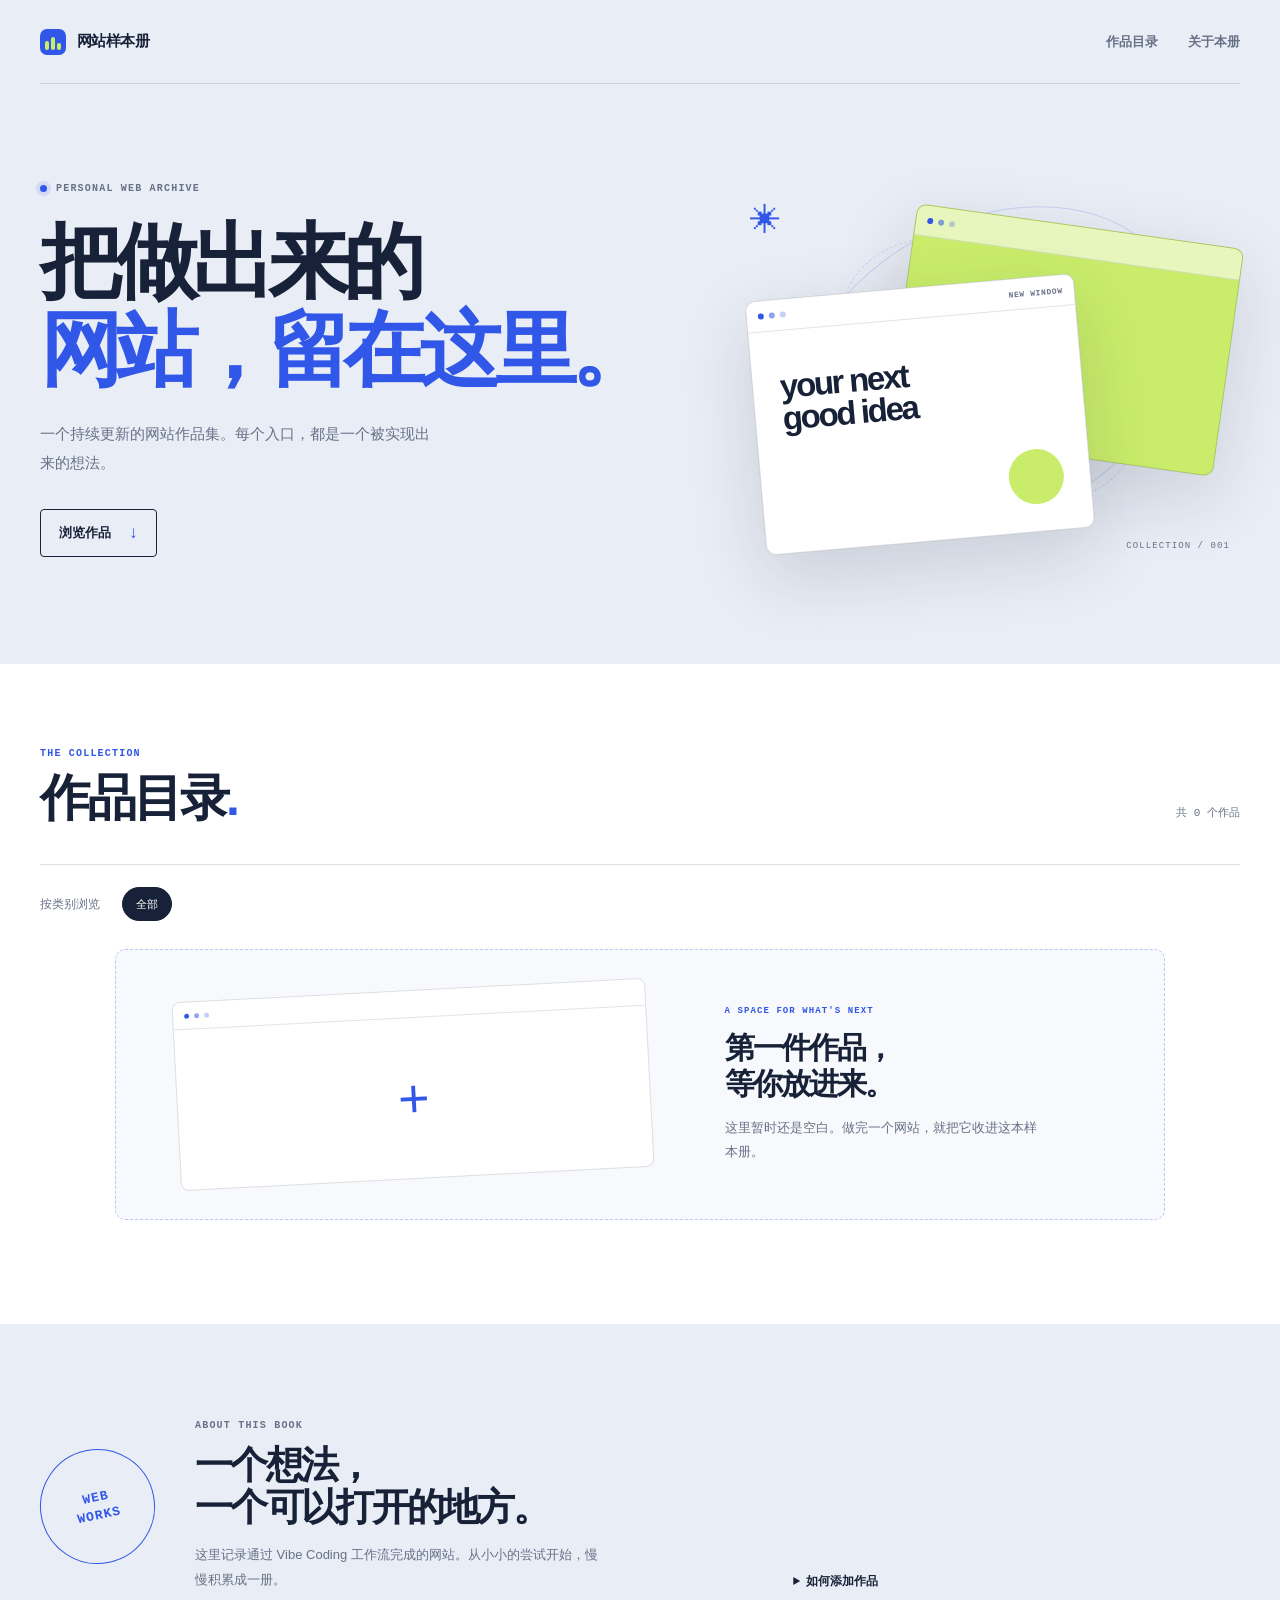
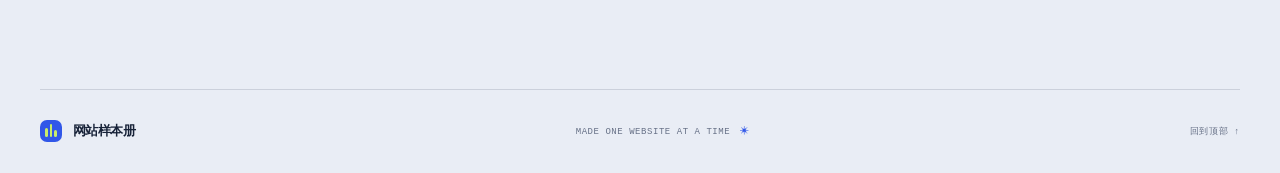
==== showcase/index.html @ 6b5fdd55 "feat: add portfolio showcase site" ====
<!doctype html>
<html lang="zh-CN">
  <head>
    <meta charset="utf-8" />
    <meta name="viewport" content="width=device-width, initial-scale=1" />
    <meta
      name="description"
      content="网站样本册，收集并展示通过 Vibe Coding 工作流制作的网站作品。"
    />
    <meta name="theme-color" content="#e9edf5" />
    <title>网站样本册 — 把做出来的网站留在这里</title>
    <link rel="stylesheet" href="src/styles.css" />
    <script defer src="src/projects.js"></script>
    <script defer src="src/app.js"></script>
  </head>
  <body>
    <a class="skip-link" href="#works">跳到作品目录</a>

    <header class="site-header" id="top">
      <a class="brand" href="#top" aria-label="网站样本册，返回顶部">
        <span class="brand__mark" aria-hidden="true">
          <span></span><span></span><span></span>
        </span>
        <span class="brand__name">网站样本册</span>
      </a>
      <nav class="site-nav" aria-label="主导航">
        <a href="#works">作品目录</a>
        <a href="#about">关于本册</a>
      </nav>
    </header>

    <main>
      <section class="hero" aria-labelledby="hero-title">
        <div class="hero__copy">
          <p class="eyebrow"><span class="eyebrow__dot"></span> PERSONAL WEB ARCHIVE</p>
          <h1 id="hero-title">把做出来的<br /><span>网站，留在这里。</span></h1>
          <p class="hero__description">
            一个持续更新的网站作品集。每个入口，都是一个被实现出来的想法。
          </p>
          <a class="hero__link" href="#works">
            浏览作品 <span aria-hidden="true">↓</span>
          </a>
        </div>

        <div class="hero-art" aria-hidden="true">
          <div class="hero-art__orbit hero-art__orbit--outer"></div>
          <div class="hero-art__orbit hero-art__orbit--inner"></div>
          <div class="browser-stack browser-stack--back">
            <div class="browser-stack__bar"><i></i><i></i><i></i></div>
            <div class="browser-stack__body"><span></span><span></span></div>
          </div>
          <div class="browser-stack browser-stack--front">
            <div class="browser-stack__bar"><i></i><i></i><i></i><b>NEW WINDOW</b></div>
            <div class="browser-stack__body">
              <strong>your next<br />good idea</strong>
              <span class="browser-stack__accent"></span>
            </div>
          </div>
          <span class="hero-art__index">COLLECTION / 001</span>
          <span class="hero-art__spark" aria-hidden="true">✳</span>
        </div>
      </section>

      <section class="works" id="works" aria-labelledby="works-title">
        <div class="section-heading">
          <div>
            <p class="eyebrow eyebrow--blue">THE COLLECTION</p>
            <h2 id="works-title">作品目录<span class="section-heading__period">.</span></h2>
          </div>
          <p class="project-count" id="project-count" role="status" aria-live="polite">共 0 个作品</p>
        </div>

        <div class="filter-row">
          <p class="filter-row__label">按类别浏览</p>
          <div class="filters" id="category-filters" aria-label="作品类别"></div>
        </div>

        <div class="project-grid" id="project-grid" aria-live="polite"></div>

        <div class="empty-state" id="empty-state" hidden>
          <div class="empty-state__window" aria-hidden="true">
            <div class="empty-state__bar"><i></i><i></i><i></i></div>
            <div class="empty-state__canvas"><span>+</span></div>
          </div>
          <div class="empty-state__copy">
            <p class="eyebrow eyebrow--blue">A SPACE FOR WHAT'S NEXT</p>
            <h3>第一件作品，<br />等你放进来。</h3>
            <p>这里暂时还是空白。做完一个网站，就把它收进这本样本册。</p>
          </div>
        </div>

        <p class="no-results" id="no-results" hidden>这个类别还没有作品，试试浏览全部。</p>
      </section>

      <section class="about" id="about" aria-labelledby="about-title">
        <div class="about__stamp" aria-hidden="true">WEB<br />WORKS</div>
        <div class="about__copy">
          <p class="eyebrow">ABOUT THIS BOOK</p>
          <h2 id="about-title">一个想法，<br />一个可以打开的地方。</h2>
          <p>这里记录通过 Vibe Coding 工作流完成的网站。从小小的尝试开始，慢慢积累成一册。</p>
        </div>
        <details class="maintainer-note">
          <summary>如何添加作品</summary>
          <p>在项目文件夹中打开 <code>src/projects.js</code>，复制 README 里的作品记录示例，填入标题、类别、介绍和成品网址。保存后重新打开页面即可看到新作品。</p>
        </details>
      </section>
    </main>

    <footer class="site-footer">
      <a class="brand brand--footer" href="#top">
        <span class="brand__mark" aria-hidden="true"><span></span><span></span><span></span></span>
        <span class="brand__name">网站样本册</span>
      </a>
      <p>MADE ONE WEBSITE AT A TIME <span aria-hidden="true">✳</span></p>
      <a href="#top" class="back-to-top">回到顶部 ↑</a>
    </footer>
  </body>
</html>
---- showcase/src/styles.css ----
:root {
  color-scheme: light;
  --mist: #e9edf5;
  --navy: #172238;
  --blue: #3157e8;
  --lime: #c9ed6a;
  --white: #ffffff;
  --muted: #677187;
  --line: rgba(23, 34, 56, 0.14);
  --font-body: "Segoe UI", "Microsoft YaHei", sans-serif;
  --font-mono: "Cascadia Code", Consolas, monospace;
}

* {
  box-sizing: border-box;
}

[hidden] {
  display: none !important;
}

html {
  scroll-behavior: smooth;
}

body {
  margin: 0;
  background: var(--mist);
  color: var(--navy);
  font-family: var(--font-body);
  -webkit-font-smoothing: antialiased;
}

button,
a {
  color: inherit;
  font: inherit;
}

a {
  text-decoration: none;
}

a:focus-visible,
button:focus-visible,
summary:focus-visible {
  outline: 3px solid var(--blue);
  outline-offset: 4px;
}

.skip-link {
  position: fixed;
  z-index: 10;
  top: 12px;
  left: 12px;
  padding: 10px 14px;
  border-radius: 6px;
  background: var(--navy);
  color: var(--white);
  transform: translateY(-160%);
}

.skip-link:focus {
  transform: translateY(0);
}

.site-header,
.site-footer {
  display: flex;
  align-items: center;
  justify-content: space-between;
  width: min(1240px, calc(100% - 80px));
  margin: 0 auto;
}

.site-header {
  min-height: 84px;
  border-bottom: 1px solid var(--line);
}

.brand {
  display: inline-flex;
  align-items: center;
  gap: 11px;
  font-size: 15px;
  font-weight: 800;
  letter-spacing: -0.04em;
}

.brand__mark {
  display: flex;
  align-items: flex-end;
  gap: 2px;
  width: 26px;
  height: 26px;
  padding: 5px;
  border-radius: 7px;
  background: var(--blue);
}

.brand__mark span {
  width: 4px;
  border-radius: 3px;
  background: var(--lime);
}

.brand__mark span:nth-child(1) { height: 9px; }
.brand__mark span:nth-child(2) { height: 13px; }
.brand__mark span:nth-child(3) { height: 7px; }

.site-nav {
  display: flex;
  gap: 30px;
  color: var(--muted);
  font-size: 13px;
  font-weight: 650;
}

.site-nav a,
.back-to-top {
  transition: color 160ms ease;
}

.site-nav a:hover,
.back-to-top:hover {
  color: var(--blue);
}

.hero {
  display: grid;
  grid-template-columns: 1.1fr 0.9fr;
  align-items: center;
  gap: 7vw;
  width: min(1240px, calc(100% - 80px));
  min-height: 580px;
  margin: 0 auto;
  padding: 68px 0 76px;
}

.hero__copy {
  position: relative;
  z-index: 1;
  padding: 12px 0;
}

.eyebrow {
  display: flex;
  align-items: center;
  gap: 9px;
  margin: 0 0 24px;
  color: var(--muted);
  font-family: var(--font-mono);
  font-size: 10px;
  font-weight: 700;
  letter-spacing: 0.12em;
}

.eyebrow__dot {
  width: 7px;
  height: 7px;
  border-radius: 50%;
  background: var(--blue);
  box-shadow: 0 0 0 4px rgba(49, 87, 232, 0.12);
}

.eyebrow--blue {
  color: var(--blue);
}

.hero h1 {
  margin: 0;
  font-size: clamp(48px, 6.4vw, 82px);
  font-weight: 850;
  letter-spacing: -0.075em;
  line-height: 1.08;
}

.hero h1 span {
  color: var(--blue);
}

.hero__description {
  max-width: 390px;
  margin: 26px 0 0;
  color: var(--muted);
  font-size: 15px;
  line-height: 1.9;
}

.hero__link {
  display: inline-flex;
  align-items: center;
  gap: 18px;
  margin-top: 32px;
  padding: 13px 18px;
  border: 1px solid var(--navy);
  border-radius: 4px;
  font-size: 13px;
  font-weight: 750;
  transition: background 160ms ease, color 160ms ease, transform 160ms ease;
}

.hero__link:hover {
  transform: translateY(-2px);
  background: var(--navy);
  color: var(--white);
}

.hero__link span {
  color: var(--blue);
  font-size: 17px;
}

.hero-art {
  position: relative;
  display: grid;
  min-height: 390px;
  place-items: center;
  isolation: isolate;
}

.hero-art__orbit {
  position: absolute;
  z-index: -1;
  border: 1px solid rgba(49, 87, 232, 0.18);
  border-radius: 50%;
  transform: rotate(-28deg);
}

.hero-art__orbit--outer {
  width: 410px;
  height: 300px;
}

.hero-art__orbit--inner {
  width: 330px;
  height: 235px;
  border-style: dashed;
  transform: rotate(34deg);
}

.browser-stack {
  position: absolute;
  width: min(330px, 78%);
  overflow: hidden;
  border: 1px solid rgba(23, 34, 56, 0.18);
  border-radius: 10px;
  box-shadow: 0 24px 70px rgba(23, 34, 56, 0.15);
}

.browser-stack--back {
  top: 50px;
  right: 2%;
  height: 230px;
  background: var(--lime);
  transform: rotate(8deg);
}

.browser-stack--front {
  top: 112px;
  left: 3%;
  height: 255px;
  background: var(--white);
  transform: rotate(-5deg);
}

.browser-stack__bar,
.empty-state__bar {
  display: flex;
  align-items: center;
  gap: 5px;
  height: 31px;
  padding: 0 11px;
  border-bottom: 1px solid rgba(23, 34, 56, 0.12);
  background: rgba(255, 255, 255, 0.55);
}

.browser-stack__bar i,
.empty-state__bar i,
.mini-browser__toolbar i {
  width: 6px;
  height: 6px;
  border-radius: 50%;
  background: var(--blue);
}

.browser-stack__bar i:nth-child(2),
.empty-state__bar i:nth-child(2),
.mini-browser__toolbar i:nth-child(2) { opacity: 0.55; }
.browser-stack__bar i:nth-child(3),
.empty-state__bar i:nth-child(3),
.mini-browser__toolbar i:nth-child(3) { opacity: 0.28; }

.browser-stack__bar b {
  margin-left: auto;
  color: var(--muted);
  font-family: var(--font-mono);
  font-size: 8px;
  letter-spacing: 0.08em;
}

.browser-stack__body {
  position: relative;
  display: flex;
  height: calc(100% - 31px);
  align-items: center;
  padding: 27px;
}

.browser-stack--back .browser-stack__body {
  justify-content: flex-end;
}

.browser-stack--back .browser-stack__body span {
  position: absolute;
  left: 24px;
  width: 48%;
  height: 8px;
  background: rgba(23, 34, 56, 0.16);
}

.browser-stack--back .browser-stack__body span:last-child {
  top: 76px;
  width: 34%;
}

.browser-stack--front .browser-stack__body {
  display: block;
  padding-top: 40px;
}

.browser-stack__body strong {
  font-size: 33px;
  letter-spacing: -0.07em;
  line-height: 0.98;
}

.browser-stack__accent {
  position: absolute;
  right: 26px;
  bottom: 27px;
  width: 55px;
  height: 55px;
  border-radius: 50%;
  background: var(--lime);
}

.hero-art__index {
  position: absolute;
  right: 2%;
  bottom: 14px;
  color: var(--muted);
  font-family: var(--font-mono);
  font-size: 9px;
  letter-spacing: 0.12em;
}

.hero-art__spark {
  position: absolute;
  top: 28px;
  left: 2%;
  color: var(--blue);
  font-size: 31px;
}

.works {
  padding: 84px max(40px, calc((100% - 1240px) / 2)) 104px;
  background: var(--white);
}

.section-heading {
  display: flex;
  align-items: flex-end;
  justify-content: space-between;
  gap: 24px;
  max-width: 1240px;
  margin: 0 auto;
}

.section-heading .eyebrow {
  margin-bottom: 12px;
}

.section-heading h2,
.about h2 {
  margin: 0;
  font-size: clamp(34px, 4vw, 50px);
  font-weight: 820;
  letter-spacing: -0.07em;
  line-height: 1.1;
}

.section-heading__period {
  color: var(--blue);
}

.project-count {
  margin: 0 0 6px;
  color: var(--muted);
  font-family: var(--font-mono);
  font-size: 11px;
}

.filter-row {
  display: flex;
  align-items: center;
  gap: 22px;
  max-width: 1240px;
  margin: 38px auto 28px;
  padding-top: 22px;
  border-top: 1px solid var(--line);
}

.filter-row__label {
  flex: 0 0 auto;
  margin: 0;
  color: var(--muted);
  font-size: 12px;
}

.filters {
  display: flex;
  flex-wrap: wrap;
  gap: 8px;
}

.filter-button {
  min-height: 34px;
  padding: 7px 13px;
  border: 1px solid var(--line);
  border-radius: 99px;
  background: transparent;
  color: var(--muted);
  cursor: pointer;
  font-size: 11px;
  transition: background 150ms ease, border-color 150ms ease, color 150ms ease;
}

.filter-button:hover {
  border-color: var(--blue);
  color: var(--blue);
}

.filter-button[aria-pressed="true"] {
  border-color: var(--navy);
  background: var(--navy);
  color: var(--white);
}

.project-grid {
  display: grid;
  grid-template-columns: repeat(2, minmax(0, 1fr));
  gap: 24px;
  max-width: 1240px;
  margin: 0 auto;
}

.project-card {
  min-width: 0;
}

.project-card__link {
  display: block;
  height: 100%;
  overflow: hidden;
  border: 1px solid var(--line);
  border-radius: 8px;
  background: var(--white);
  transition: transform 180ms ease, box-shadow 180ms ease;
}

.project-card__link:hover {
  transform: translateY(-4px);
  box-shadow: 0 18px 36px rgba(23, 34, 56, 0.12);
}

.project-card__cover {
  position: relative;
  display: grid;
  min-height: 240px;
  overflow: hidden;
  place-items: center;
  background: var(--mist);
}

.project-card__cover[data-tone="1"] { background: #dce5ff; }
.project-card__cover[data-tone="2"] { background: #e9f3c9; }
.project-card__cover[data-tone="3"] { background: #d9e9e7; }

.project-card__cover > img {
  display: block;
  width: 100%;
  height: 100%;
  min-height: 240px;
  object-fit: cover;
}

.project-card__fallback {
  display: grid;
  width: 100%;
  height: 100%;
  min-height: 240px;
  padding: 32px 12%;
  place-items: center;
}

.mini-browser {
  width: 100%;
  max-width: 390px;
  overflow: hidden;
  border: 1px solid rgba(23, 34, 56, 0.22);
  border-radius: 7px;
  background: rgba(255, 255, 255, 0.82);
  box-shadow: 12px 12px 0 rgba(49, 87, 232, 0.14);
  transform: rotate(-2deg);
  transition: transform 180ms ease;
}

.project-card__link:hover .mini-browser {
  transform: rotate(0deg) scale(1.015);
}

.mini-browser__toolbar {
  display: flex;
  gap: 5px;
  height: 24px;
  align-items: center;
  padding: 0 10px;
  border-bottom: 1px solid var(--line);
}

.mini-browser__toolbar i {
  width: 5px;
  height: 5px;
}

.mini-browser__canvas {
  display: flex;
  min-height: 125px;
  flex-direction: column;
  justify-content: center;
  padding: 20px 25px;
}

.mini-browser__canvas strong {
  font-size: clamp(18px, 2.4vw, 28px);
  letter-spacing: -0.06em;
}

.mini-browser__line {
  width: 38%;
  height: 5px;
  margin-top: 12px;
  background: var(--lime);
}

.project-card__body {
  position: relative;
  min-height: 160px;
  padding: 21px 24px 26px;
}

.project-card__meta {
  display: flex;
  align-items: center;
  gap: 12px;
  color: var(--muted);
  font-family: var(--font-mono);
  font-size: 10px;
}

.project-card__category {
  color: var(--blue);
  font-weight: 700;
}

.project-card__year {
  padding-left: 12px;
  border-left: 1px solid var(--line);
}

.project-card__title {
  margin: 11px 36px 6px 0;
  font-size: 20px;
  letter-spacing: -0.045em;
}

.project-card__description {
  max-width: 560px;
  margin: 0;
  color: var(--muted);
  font-size: 12px;
  line-height: 1.8;
}

.project-card__arrow {
  position: absolute;
  right: 23px;
  bottom: 24px;
  display: grid;
  width: 30px;
  height: 30px;
  border: 1px solid var(--line);
  border-radius: 50%;
  color: var(--blue);
  font-size: 16px;
  place-items: center;
}

.empty-state {
  display: grid;
  grid-template-columns: 1fr 0.8fr;
  align-items: center;
  gap: 8%;
  max-width: 1050px;
  margin: 16px auto 0;
  padding: 40px 5%;
  border: 1px dashed rgba(49, 87, 232, 0.3);
  border-radius: 10px;
  background: #f8f9fc;
}

.empty-state__window {
  overflow: hidden;
  border: 1px solid var(--line);
  border-radius: 8px;
  background: var(--white);
  transform: rotate(-3deg);
}

.empty-state__bar {
  height: 27px;
}

.empty-state__bar i {
  width: 5px;
  height: 5px;
}

.empty-state__canvas {
  display: grid;
  min-height: 160px;
  color: var(--blue);
  font-size: 54px;
  font-weight: 300;
  place-items: center;
}

.empty-state__copy .eyebrow {
  margin-bottom: 14px;
  font-size: 9px;
}

.empty-state__copy h3 {
  margin: 0;
  font-size: 30px;
  letter-spacing: -0.065em;
  line-height: 1.2;
}

.empty-state__copy > p:last-child {
  max-width: 320px;
  margin: 14px 0 0;
  color: var(--muted);
  font-size: 13px;
  line-height: 1.8;
}

.no-results {
  max-width: 1240px;
  margin: 12px auto;
  padding: 32px;
  border: 1px dashed var(--line);
  color: var(--muted);
  text-align: center;
}

.about {
  display: grid;
  grid-template-columns: auto 1fr minmax(220px, 0.8fr);
  align-items: center;
  gap: 40px;
  width: min(1240px, calc(100% - 80px));
  margin: 0 auto;
  padding: 96px 0;
}

.about__stamp {
  display: grid;
  width: 115px;
  height: 115px;
  border: 1px solid var(--blue);
  border-radius: 50%;
  color: var(--blue);
  font-family: var(--font-mono);
  font-size: 13px;
  font-weight: 700;
  letter-spacing: 0.08em;
  line-height: 1.35;
  text-align: center;
  place-content: center;
  transform: rotate(-12deg);
}

.about__copy .eyebrow {
  margin-bottom: 13px;
}

.about h2 {
  font-size: clamp(28px, 3vw, 40px);
}

.about__copy > p:last-child {
  max-width: 410px;
  margin: 15px 0 0;
  color: var(--muted);
  font-size: 13px;
  line-height: 1.9;
}

.maintainer-note {
  align-self: end;
  color: var(--muted);
  font-size: 12px;
  line-height: 1.8;
}

.maintainer-note summary {
  width: fit-content;
  color: var(--navy);
  cursor: pointer;
  font-weight: 750;
}

.maintainer-note p {
  margin: 12px 0 0;
}

.maintainer-note code {
  color: var(--blue);
  font-family: var(--font-mono);
  font-size: 11px;
}

.site-footer {
  min-height: 84px;
  border-top: 1px solid var(--line);
}

.brand--footer {
  font-size: 13px;
}

.brand--footer .brand__mark {
  width: 22px;
  height: 22px;
}

.site-footer > p,
.back-to-top {
  margin: 0;
  color: var(--muted);
  font-family: var(--font-mono);
  font-size: 9px;
  letter-spacing: 0.06em;
}

.site-footer > p span {
  margin-left: 4px;
  color: var(--blue);
}

@media (max-width: 800px) {
  .hero {
    grid-template-columns: 1fr 0.85fr;
    gap: 2vw;
    min-height: 510px;
  }

  .hero-art {
    min-height: 330px;
  }

  .hero-art__orbit--outer { width: 320px; height: 250px; }
  .hero-art__orbit--inner { width: 265px; height: 195px; }

  .browser-stack--front {
    left: 0;
    width: 84%;
    height: 225px;
  }

  .browser-stack--back {
    right: -2%;
    width: 76%;
    height: 205px;
  }

  .browser-stack__body strong { font-size: 27px; }

  .about {
    grid-template-columns: auto 1fr;
  }

  .maintainer-note {
    grid-column: 2;
  }
}

@media (max-width: 620px) {
  .site-header,
  .site-footer,
  .hero,
  .about {
    width: calc(100% - 40px);
  }

  .site-header {
    min-height: 68px;
  }

  .site-nav {
    gap: 16px;
    font-size: 11px;
  }

  .brand {
    gap: 8px;
    font-size: 13px;
  }

  .brand__mark {
    width: 23px;
    height: 23px;
  }

  .hero {
    grid-template-columns: 1fr;
    gap: 10px;
    padding: 64px 0 48px;
  }

  .hero .eyebrow {
    margin-bottom: 18px;
  }

  .hero h1 {
    font-size: clamp(46px, 13vw, 66px);
  }

  .hero__description {
    max-width: 320px;
    margin-top: 18px;
    font-size: 13px;
  }

  .hero__link {
    margin-top: 22px;
  }

  .hero-art {
    min-height: 300px;
    margin: 0 2%;
    overflow: hidden;
  }

  .hero-art__orbit--outer { width: 320px; height: 230px; }
  .hero-art__orbit--inner { width: 270px; height: 185px; }
  .browser-stack--front { top: 76px; left: 7%; width: 76%; height: 205px; }
  .browser-stack--back { top: 30px; right: 4%; width: 68%; height: 185px; }
  .browser-stack__body strong { font-size: 25px; }
  .hero-art__index { right: 5%; bottom: 0; }

  .works {
    padding: 62px 20px 72px;
  }

  .section-heading {
    align-items: flex-end;
  }

  .section-heading h2 {
    font-size: 36px;
  }

  .project-count {
    font-size: 9px;
    white-space: nowrap;
  }

  .filter-row {
    align-items: flex-start;
    flex-direction: column;
    gap: 12px;
    margin-top: 28px;
    padding-top: 18px;
  }

  .filters {
    gap: 7px;
  }

  .filter-button {
    min-height: 32px;
    padding: 6px 11px;
  }

  .project-grid {
    grid-template-columns: 1fr;
    gap: 16px;
  }

  .project-card__cover,
  .project-card__cover > img,
  .project-card__fallback {
    min-height: 205px;
  }

  .project-card__body {
    min-height: 150px;
    padding: 18px 18px 22px;
  }

  .empty-state {
    grid-template-columns: 1fr;
    gap: 30px;
    padding: 24px 20px 30px;
  }

  .empty-state__window {
    width: 80%;
    margin: 0 auto;
  }

  .empty-state__canvas {
    min-height: 125px;
  }

  .empty-state__copy h3 {
    font-size: 27px;
  }

  .about {
    grid-template-columns: 1fr;
    gap: 24px;
    padding: 68px 0;
  }

  .about__stamp {
    width: 82px;
    height: 82px;
    font-size: 10px;
  }

  .about h2 {
    font-size: 31px;
  }

  .maintainer-note {
    grid-column: 1;
  }

  .site-footer {
    min-height: 74px;
  }

  .site-footer > p {
    display: none;
  }
}

@media (prefers-reduced-motion: reduce) {
  *,
  *::before,
  *::after {
    scroll-behavior: auto !important;
    animation-duration: 0.01ms !important;
    animation-iteration-count: 1 !important;
    transition-duration: 0.01ms !important;
  }
}
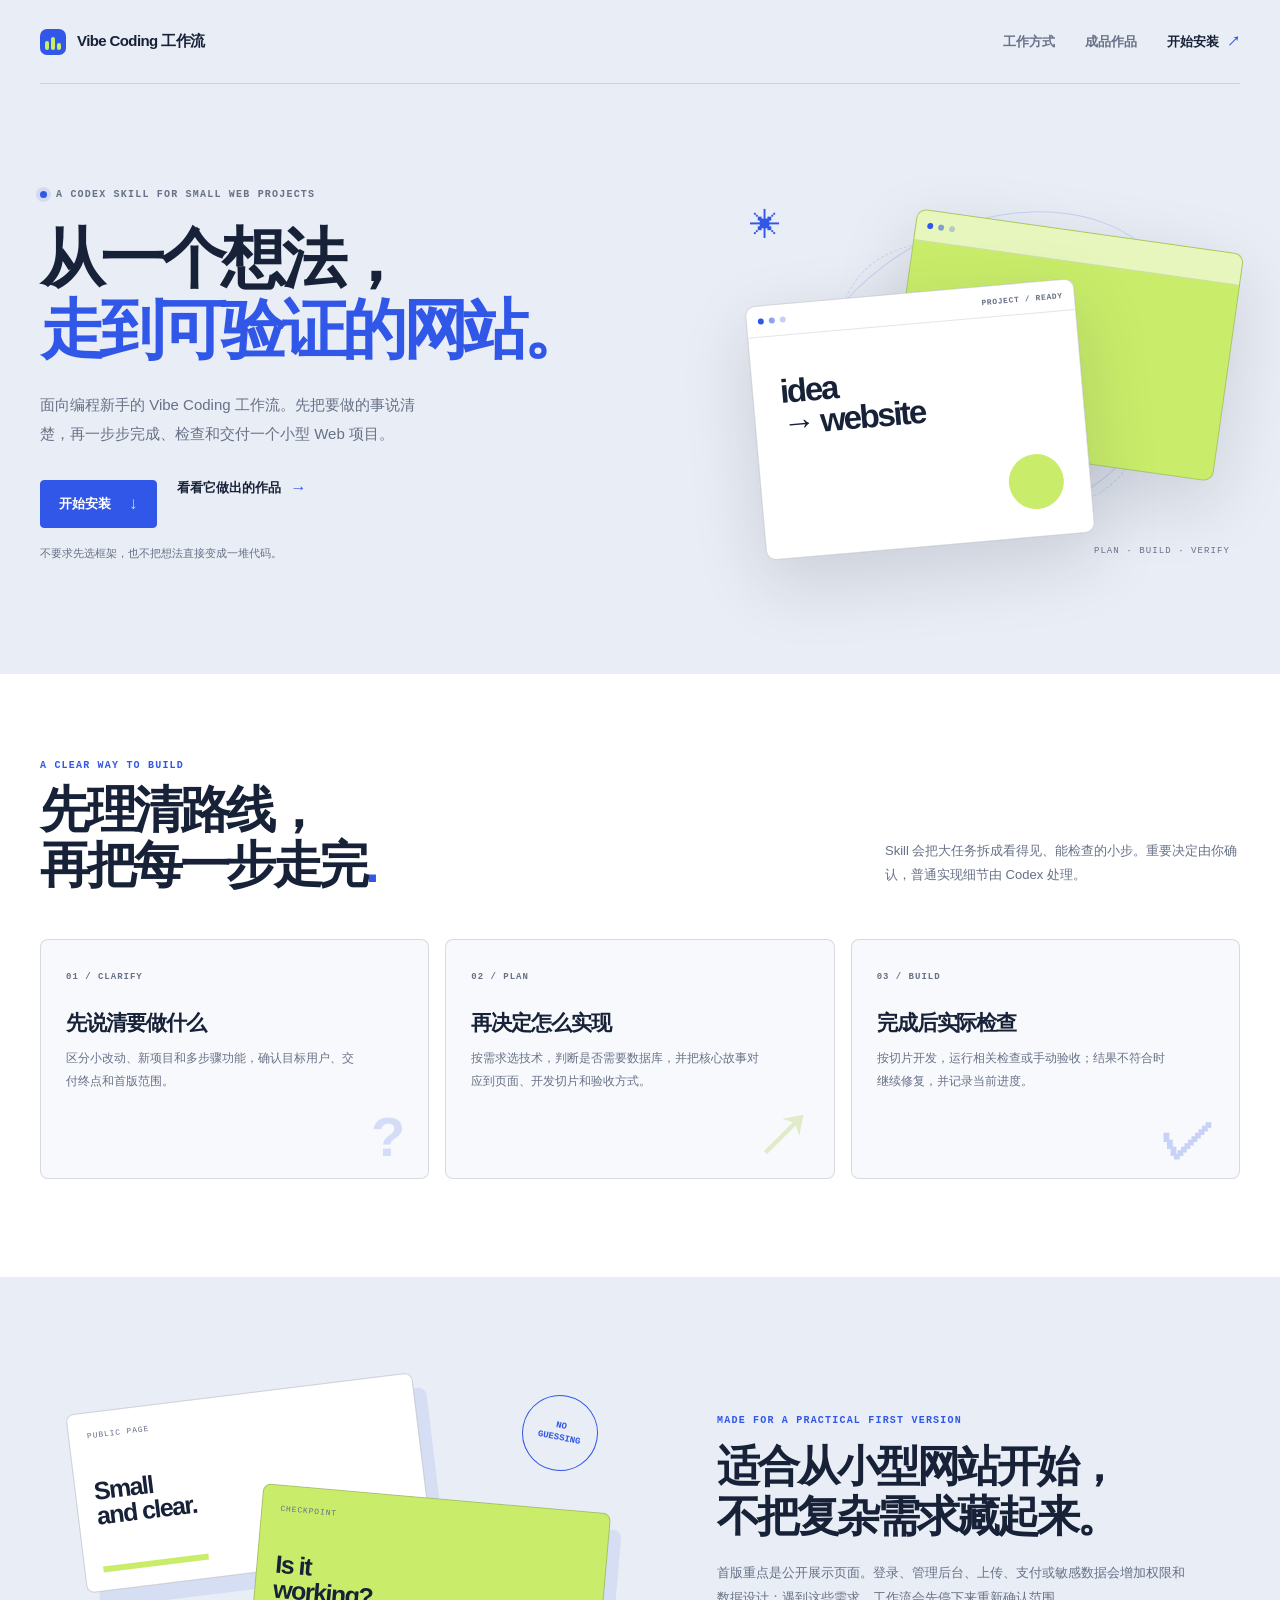
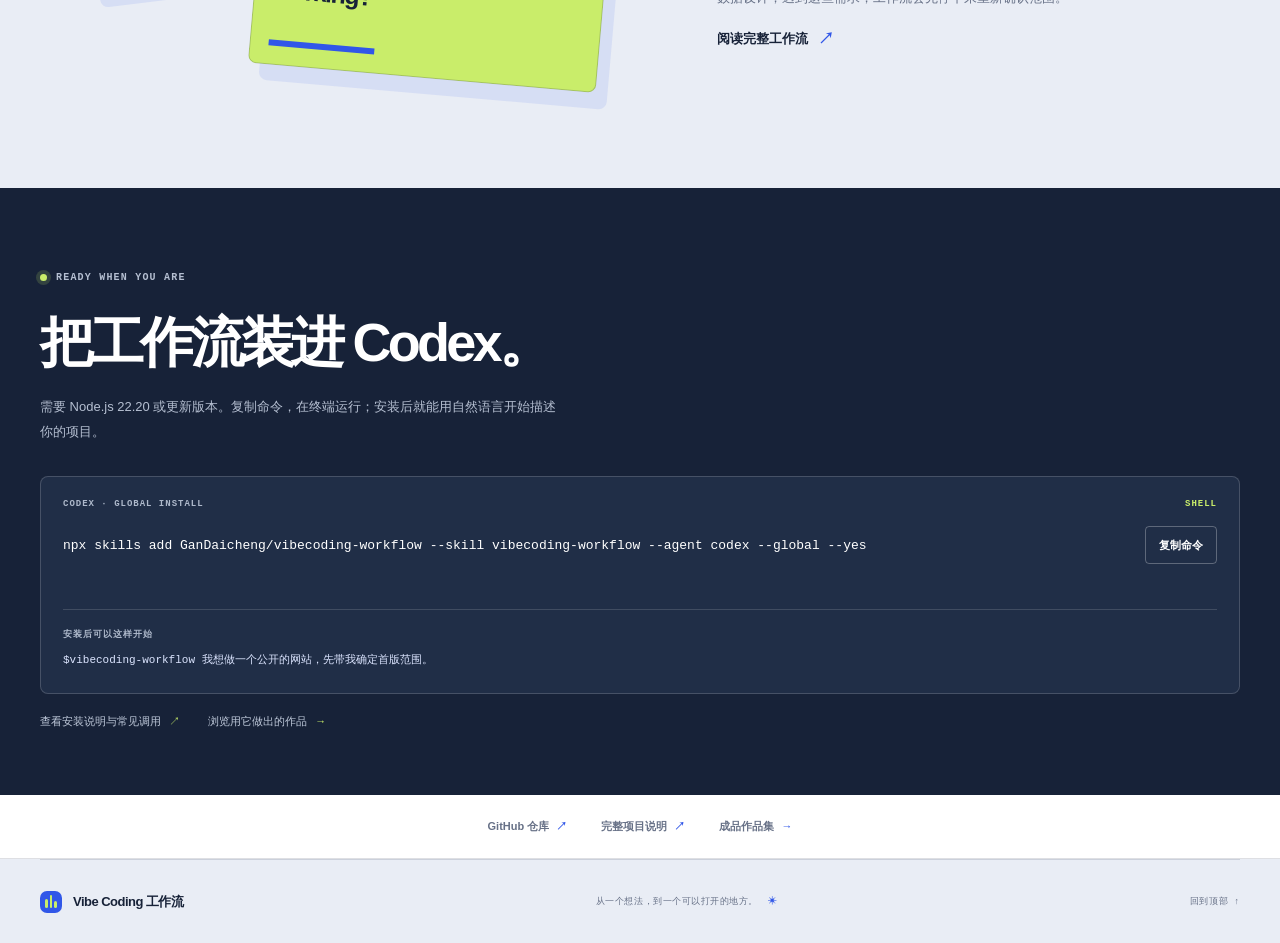
==== commit 74d986dd: "Build Vibe Coding landing and Pages site" ====
--- a/showcase/index.html
+++ b/showcase/index.html
@@ -3,115 +3,130 @@
   <head>
     <meta charset="utf-8" />
     <meta name="viewport" content="width=device-width, initial-scale=1" />
-    <meta
-      name="description"
-      content="网站样本册，收集并展示通过 Vibe Coding 工作流制作的网站作品。"
-    />
+    <meta name="description" content="Vibe Coding 工作流是一个面向编程新手的 Codex Skill，帮助你从想法走到可检查的网站成品。" />
     <meta name="theme-color" content="#e9edf5" />
-    <title>网站样本册 — 把做出来的网站留在这里</title>
+    <title>Vibe Coding 工作流 — 从想法到可验证的网站</title>
     <link rel="stylesheet" href="src/styles.css" />
-    <script defer src="src/projects.js"></script>
-    <script defer src="src/app.js"></script>
+    <script defer src="src/landing.js"></script>
   </head>
-  <body>
-    <a class="skip-link" href="#works">跳到作品目录</a>
+  <body class="page-home">
+    <a class="skip-link" href="#main-content">跳到主要内容</a>
 
     <header class="site-header" id="top">
-      <a class="brand" href="#top" aria-label="网站样本册，返回顶部">
-        <span class="brand__mark" aria-hidden="true">
-          <span></span><span></span><span></span>
-        </span>
-        <span class="brand__name">网站样本册</span>
+      <a class="brand" href="index.html" aria-label="Vibe Coding 工作流首页">
+        <span class="brand__mark" aria-hidden="true"><span></span><span></span><span></span></span>
+        <span class="brand__name">Vibe Coding 工作流</span>
       </a>
       <nav class="site-nav" aria-label="主导航">
-        <a href="#works">作品目录</a>
-        <a href="#about">关于本册</a>
+        <a href="#how-it-works">工作方式</a>
+        <a href="works.html">成品作品</a>
+        <a class="site-nav__cta" href="#install">开始安装 <span aria-hidden="true">↗</span></a>
       </nav>
     </header>
 
-    <main>
-      <section class="hero" aria-labelledby="hero-title">
+    <main id="main-content">
+      <section class="hero landing-hero" aria-labelledby="hero-title">
         <div class="hero__copy">
-          <p class="eyebrow"><span class="eyebrow__dot"></span> PERSONAL WEB ARCHIVE</p>
-          <h1 id="hero-title">把做出来的<br /><span>网站，留在这里。</span></h1>
-          <p class="hero__description">
-            一个持续更新的网站作品集。每个入口，都是一个被实现出来的想法。
-          </p>
-          <a class="hero__link" href="#works">
-            浏览作品 <span aria-hidden="true">↓</span>
-          </a>
+          <p class="eyebrow"><span class="eyebrow__dot"></span> A CODEX SKILL FOR SMALL WEB PROJECTS</p>
+          <h1 id="hero-title">从一个想法，<br /><span>走到可验证的网站。</span></h1>
+          <p class="hero__description">面向编程新手的 Vibe Coding 工作流。先把要做的事说清楚，再一步步完成、检查和交付一个小型 Web 项目。</p>
+          <div class="landing-hero__actions">
+            <a class="hero__link hero__link--primary" href="#install">开始安装 <span aria-hidden="true">↓</span></a>
+            <a class="text-link" href="works.html">看看它做出的作品 <span aria-hidden="true">→</span></a>
+          </div>
+          <p class="landing-hero__note">不要求先选框架，也不把想法直接变成一堆代码。</p>
         </div>
-
         <div class="hero-art" aria-hidden="true">
           <div class="hero-art__orbit hero-art__orbit--outer"></div>
           <div class="hero-art__orbit hero-art__orbit--inner"></div>
-          <div class="browser-stack browser-stack--back">
-            <div class="browser-stack__bar"><i></i><i></i><i></i></div>
-            <div class="browser-stack__body"><span></span><span></span></div>
+          <div class="browser-stack browser-stack--back"><div class="browser-stack__bar"><i></i><i></i><i></i></div><div class="browser-stack__body"><span></span><span></span></div></div>
+          <div class="browser-stack browser-stack--front">
+            <div class="browser-stack__bar"><i></i><i></i><i></i><b>PROJECT / READY</b></div>
+            <div class="browser-stack__body"><strong>idea<br />→ website</strong><span class="browser-stack__accent"></span></div>
           </div>
-          <div class="browser-stack browser-stack--front">
-            <div class="browser-stack__bar"><i></i><i></i><i></i><b>NEW WINDOW</b></div>
-            <div class="browser-stack__body">
-              <strong>your next<br />good idea</strong>
-              <span class="browser-stack__accent"></span>
-            </div>
-          </div>
-          <span class="hero-art__index">COLLECTION / 001</span>
+          <span class="hero-art__index">PLAN · BUILD · VERIFY</span>
           <span class="hero-art__spark" aria-hidden="true">✳</span>
         </div>
       </section>
 
-      <section class="works" id="works" aria-labelledby="works-title">
-        <div class="section-heading">
+      <section class="workflow-section" id="how-it-works" aria-labelledby="workflow-title">
+        <div class="section-heading section-heading--wide">
           <div>
-            <p class="eyebrow eyebrow--blue">THE COLLECTION</p>
-            <h2 id="works-title">作品目录<span class="section-heading__period">.</span></h2>
+            <p class="eyebrow eyebrow--blue">A CLEAR WAY TO BUILD</p>
+            <h2 id="workflow-title">先理清路线，<br />再把每一步走完<span class="section-heading__period">.</span></h2>
           </div>
-          <p class="project-count" id="project-count" role="status" aria-live="polite">共 0 个作品</p>
+          <p class="section-heading__intro">Skill 会把大任务拆成看得见、能检查的小步。重要决定由你确认，普通实现细节由 Codex 处理。</p>
         </div>
+        <div class="workflow-grid">
+          <article class="workflow-card">
+            <span class="workflow-card__index">01 / CLARIFY</span>
+            <h3>先说清要做什么</h3>
+            <p>区分小改动、新项目和多步骤功能，确认目标用户、交付终点和首版范围。</p>
+            <span class="workflow-card__mark" aria-hidden="true">?</span>
+          </article>
+          <article class="workflow-card">
+            <span class="workflow-card__index">02 / PLAN</span>
+            <h3>再决定怎么实现</h3>
+            <p>按需求选技术，判断是否需要数据库，并把核心故事对应到页面、开发切片和验收方式。</p>
+            <span class="workflow-card__mark workflow-card__mark--lime" aria-hidden="true">↗</span>
+          </article>
+          <article class="workflow-card">
+            <span class="workflow-card__index">03 / BUILD</span>
+            <h3>完成后实际检查</h3>
+            <p>按切片开发，运行相关检查或手动验收；结果不符合时继续修复，并记录当前进度。</p>
+            <span class="workflow-card__mark workflow-card__mark--blue" aria-hidden="true">✓</span>
+          </article>
+        </div>
+      </section>
 
-        <div class="filter-row">
-          <p class="filter-row__label">按类别浏览</p>
-          <div class="filters" id="category-filters" aria-label="作品类别"></div>
+      <section class="fit-section" aria-labelledby="fit-title">
+        <div class="fit-section__visual" aria-hidden="true">
+          <div class="fit-card fit-card--one"><span>PUBLIC PAGE</span><strong>Small<br />and clear.</strong><i></i></div>
+          <div class="fit-card fit-card--two"><span>CHECKPOINT</span><strong>Is it<br />working?</strong><i></i></div>
+          <span class="fit-section__stamp">NO<br />GUESSING</span>
         </div>
+        <div class="fit-section__copy">
+          <p class="eyebrow eyebrow--blue">MADE FOR A PRACTICAL FIRST VERSION</p>
+          <h2 id="fit-title">适合从小型网站开始，<br />不把复杂需求藏起来。</h2>
+          <p>首版重点是公开展示页面。登录、管理后台、上传、支付或敏感数据会增加权限和数据设计；遇到这些需求，工作流会先停下来重新确认范围。</p>
+          <a class="text-link" href="https://github.com/GanDaicheng/vibecoding-workflow/blob/main/vibecoding-workflow/SKILL.md">阅读完整工作流 <span aria-hidden="true">↗</span></a>
+        </div>
+      </section>
 
-        <div class="project-grid" id="project-grid" aria-live="polite"></div>
-
-        <div class="empty-state" id="empty-state" hidden>
-          <div class="empty-state__window" aria-hidden="true">
-            <div class="empty-state__bar"><i></i><i></i><i></i></div>
-            <div class="empty-state__canvas"><span>+</span></div>
+      <section class="install-section" id="install" aria-labelledby="install-title">
+        <div class="install-section__intro">
+          <p class="eyebrow"><span class="eyebrow__dot"></span> READY WHEN YOU ARE</p>
+          <h2 id="install-title">把工作流装进 Codex。</h2>
+          <p>需要 Node.js 22.20 或更新版本。复制命令，在终端运行；安装后就能用自然语言开始描述你的项目。</p>
+        </div>
+        <div class="install-panel">
+          <div class="install-panel__label"><span>CODEX · GLOBAL INSTALL</span><span class="install-panel__language">SHELL</span></div>
+          <div class="install-command-row">
+            <code id="install-command">npx skills add GanDaicheng/vibecoding-workflow --skill vibecoding-workflow --agent codex --global --yes</code>
+            <button class="copy-button" id="copy-install" type="button" aria-label="复制安装命令">复制命令</button>
           </div>
-          <div class="empty-state__copy">
-            <p class="eyebrow eyebrow--blue">A SPACE FOR WHAT'S NEXT</p>
-            <h3>第一件作品，<br />等你放进来。</h3>
-            <p>这里暂时还是空白。做完一个网站，就把它收进这本样本册。</p>
+          <p class="copy-status" id="copy-status" role="status" aria-live="polite"></p>
+          <div class="install-panel__prompt">
+            <span>安装后可以这样开始</span>
+            <code>$vibecoding-workflow 我想做一个公开的网站，先带我确定首版范围。</code>
           </div>
         </div>
-
-        <p class="no-results" id="no-results" hidden>这个类别还没有作品，试试浏览全部。</p>
+        <div class="install-section__footer">
+          <a href="https://github.com/GanDaicheng/vibecoding-workflow#安装与调用">查看安装说明与常见调用 <span aria-hidden="true">↗</span></a>
+          <a href="works.html">浏览用它做出的作品 <span aria-hidden="true">→</span></a>
+        </div>
       </section>
 
-      <section class="about" id="about" aria-labelledby="about-title">
-        <div class="about__stamp" aria-hidden="true">WEB<br />WORKS</div>
-        <div class="about__copy">
-          <p class="eyebrow">ABOUT THIS BOOK</p>
-          <h2 id="about-title">一个想法，<br />一个可以打开的地方。</h2>
-          <p>这里记录通过 Vibe Coding 工作流完成的网站。从小小的尝试开始，慢慢积累成一册。</p>
-        </div>
-        <details class="maintainer-note">
-          <summary>如何添加作品</summary>
-          <p>在项目文件夹中打开 <code>src/projects.js</code>，复制 README 里的作品记录示例，填入标题、类别、介绍和成品网址。保存后重新打开页面即可看到新作品。</p>
-        </details>
+      <section class="repo-links" aria-label="项目资源">
+        <a href="https://github.com/GanDaicheng/vibecoding-workflow">GitHub 仓库 <span aria-hidden="true">↗</span></a>
+        <a href="https://github.com/GanDaicheng/vibecoding-workflow/blob/main/README.md">完整项目说明 <span aria-hidden="true">↗</span></a>
+        <a href="works.html">成品作品集 <span aria-hidden="true">→</span></a>
       </section>
     </main>
 
     <footer class="site-footer">
-      <a class="brand brand--footer" href="#top">
-        <span class="brand__mark" aria-hidden="true"><span></span><span></span><span></span></span>
-        <span class="brand__name">网站样本册</span>
-      </a>
-      <p>MADE ONE WEBSITE AT A TIME <span aria-hidden="true">✳</span></p>
+      <a class="brand brand--footer" href="index.html"><span class="brand__mark" aria-hidden="true"><span></span><span></span><span></span></span><span class="brand__name">Vibe Coding 工作流</span></a>
+      <p>从一个想法，到一个可以打开的地方。 <span aria-hidden="true">✳</span></p>
       <a href="#top" class="back-to-top">回到顶部 ↑</a>
     </footer>
   </body>
--- a/showcase/src/styles.css
+++ b/showcase/src/styles.css
@@ -979,3 +979,602 @@
     transition-duration: 0.01ms !important;
   }
 }
+
+/* Skill landing page */
+.site-nav__cta {
+  display: inline-flex;
+  align-items: center;
+  gap: 8px;
+  color: var(--navy);
+  font-weight: 800;
+}
+
+.site-nav__cta span {
+  color: var(--blue);
+}
+
+.site-nav a[aria-current="page"] {
+  color: var(--blue);
+}
+
+.landing-hero {
+  min-height: 590px;
+}
+
+.landing-hero h1 {
+  font-size: clamp(46px, 5.1vw, 68px);
+  letter-spacing: -0.07em;
+}
+
+.landing-hero__actions {
+  display: flex;
+  align-items: center;
+  flex-wrap: wrap;
+  gap: 20px;
+}
+
+.hero__link--primary {
+  border-color: var(--blue);
+  background: var(--blue);
+  color: var(--white);
+}
+
+.hero__link--primary span {
+  color: var(--lime);
+}
+
+.hero__link--primary:hover {
+  border-color: var(--navy);
+  background: var(--navy);
+}
+
+.text-link {
+  display: inline-flex;
+  align-items: center;
+  gap: 10px;
+  color: var(--navy);
+  font-size: 13px;
+  font-weight: 750;
+}
+
+.text-link span {
+  color: var(--blue);
+  font-size: 16px;
+  transition: transform 160ms ease;
+}
+
+.text-link:hover span {
+  transform: translateX(3px);
+}
+
+.landing-hero__note {
+  margin: 18px 0 0;
+  color: var(--muted);
+  font-size: 11px;
+}
+
+.workflow-section {
+  padding: 86px max(40px, calc((100% - 1240px) / 2)) 98px;
+  background: var(--white);
+}
+
+.section-heading--wide {
+  max-width: 1240px;
+  margin: 0 auto;
+}
+
+.section-heading__intro {
+  max-width: 355px;
+  margin: 0 0 5px;
+  color: var(--muted);
+  font-size: 13px;
+  line-height: 1.9;
+}
+
+.workflow-grid {
+  display: grid;
+  grid-template-columns: repeat(3, minmax(0, 1fr));
+  gap: 16px;
+  max-width: 1240px;
+  margin: 46px auto 0;
+}
+
+.workflow-card {
+  position: relative;
+  min-height: 240px;
+  overflow: hidden;
+  padding: 25px 25px 30px;
+  border: 1px solid var(--line);
+  border-radius: 8px;
+  background: #f8f9fc;
+}
+
+.workflow-card__index,
+.install-panel__label,
+.install-panel__prompt > span {
+  color: var(--muted);
+  font-family: var(--font-mono);
+  font-size: 9px;
+  font-weight: 700;
+  letter-spacing: 0.11em;
+}
+
+.workflow-card h3 {
+  margin: 26px 0 10px;
+  font-size: 21px;
+  letter-spacing: -0.05em;
+}
+
+.workflow-card p {
+  max-width: 290px;
+  margin: 0;
+  color: var(--muted);
+  font-size: 12px;
+  line-height: 1.9;
+}
+
+.workflow-card__mark {
+  position: absolute;
+  right: 23px;
+  bottom: 13px;
+  color: rgba(49, 87, 232, 0.18);
+  font-size: 56px;
+  font-weight: 800;
+  line-height: 1;
+}
+
+.workflow-card__mark--lime {
+  color: rgba(167, 199, 69, 0.28);
+}
+
+.workflow-card__mark--blue {
+  color: rgba(49, 87, 232, 0.24);
+}
+
+.fit-section {
+  display: grid;
+  grid-template-columns: 1fr 0.9fr;
+  align-items: center;
+  gap: 8%;
+  width: min(1240px, calc(100% - 80px));
+  margin: 0 auto;
+  padding: 98px 0;
+}
+
+.fit-section__visual {
+  position: relative;
+  min-height: 315px;
+}
+
+.fit-card {
+  position: absolute;
+  display: flex;
+  width: 60%;
+  min-height: 180px;
+  flex-direction: column;
+  justify-content: space-between;
+  padding: 18px;
+  border: 1px solid rgba(23, 34, 56, 0.2);
+  border-radius: 8px;
+  background: var(--white);
+  box-shadow: 12px 16px 0 rgba(49, 87, 232, 0.1);
+}
+
+.fit-card span {
+  color: var(--muted);
+  font-family: var(--font-mono);
+  font-size: 8px;
+  letter-spacing: 0.11em;
+}
+
+.fit-card strong {
+  font-size: 25px;
+  letter-spacing: -0.06em;
+  line-height: 1;
+}
+
+.fit-card i {
+  width: 34%;
+  height: 6px;
+  background: var(--lime);
+}
+
+.fit-card--one {
+  top: 18px;
+  left: 6%;
+  transform: rotate(-7deg);
+}
+
+.fit-card--two {
+  right: 3%;
+  bottom: 12px;
+  background: var(--lime);
+  transform: rotate(5deg);
+}
+
+.fit-card--two i {
+  background: var(--blue);
+}
+
+.fit-section__stamp {
+  position: absolute;
+  top: 20px;
+  right: 4%;
+  display: grid;
+  width: 76px;
+  height: 76px;
+  border: 1px solid var(--blue);
+  border-radius: 50%;
+  color: var(--blue);
+  font-family: var(--font-mono);
+  font-size: 9px;
+  font-weight: 800;
+  line-height: 1.3;
+  text-align: center;
+  place-content: center;
+  transform: rotate(11deg);
+}
+
+.fit-section__copy .eyebrow {
+  margin-bottom: 16px;
+}
+
+.fit-section__copy h2 {
+  margin: 0;
+  font-size: clamp(29px, 3.4vw, 43px);
+  font-weight: 820;
+  letter-spacing: -0.07em;
+  line-height: 1.16;
+}
+
+.fit-section__copy > p:not(.eyebrow) {
+  max-width: 470px;
+  margin: 18px 0;
+  color: var(--muted);
+  font-size: 13px;
+  line-height: 1.95;
+}
+
+.install-section {
+  padding: 84px max(40px, calc((100% - 1240px) / 2)) 66px;
+  background: var(--navy);
+  color: var(--white);
+}
+
+.install-section__intro,
+.install-panel,
+.install-section__footer {
+  max-width: 1240px;
+  margin-right: auto;
+  margin-left: auto;
+}
+
+.install-section .eyebrow,
+.install-section__intro > p:last-child {
+  color: #b5bfd1;
+}
+
+.install-section .eyebrow__dot {
+  background: var(--lime);
+  box-shadow: 0 0 0 4px rgba(201, 237, 106, 0.16);
+}
+
+.install-section__intro h2 {
+  margin: 0;
+  font-size: clamp(34px, 4.4vw, 54px);
+  letter-spacing: -0.07em;
+}
+
+.install-section__intro > p:last-child {
+  max-width: 520px;
+  margin: 15px 0 32px;
+  font-size: 13px;
+  line-height: 1.9;
+}
+
+.install-panel {
+  padding: 22px;
+  border: 1px solid rgba(255, 255, 255, 0.17);
+  border-radius: 8px;
+  background: #202e47;
+}
+
+.install-panel__label {
+  display: flex;
+  justify-content: space-between;
+  color: #aeb9cb;
+}
+
+.install-panel__language {
+  color: var(--lime);
+}
+
+.install-command-row {
+  display: flex;
+  align-items: center;
+  gap: 18px;
+  margin-top: 17px;
+}
+
+.install-command-row > code {
+  flex: 1 1 auto;
+  overflow-wrap: anywhere;
+  color: var(--white);
+  font-family: var(--font-mono);
+  font-size: clamp(10px, 1.15vw, 13px);
+  line-height: 1.8;
+}
+
+.copy-button {
+  flex: 0 0 auto;
+  min-height: 38px;
+  padding: 8px 13px;
+  border: 1px solid rgba(255, 255, 255, 0.28);
+  border-radius: 4px;
+  background: transparent;
+  color: var(--white);
+  cursor: pointer;
+  font-size: 11px;
+  font-weight: 700;
+}
+
+.copy-button:hover {
+  border-color: var(--lime);
+  color: var(--lime);
+}
+
+.copy-status {
+  min-height: 18px;
+  margin: 9px 0 0;
+  color: var(--lime);
+  font-size: 11px;
+}
+
+.install-panel__prompt {
+  display: grid;
+  gap: 10px;
+  margin-top: 18px;
+  padding-top: 18px;
+  border-top: 1px solid rgba(255, 255, 255, 0.14);
+}
+
+.install-panel__prompt > span {
+  color: #aeb9cb;
+}
+
+.install-panel__prompt code {
+  color: #dce5ff;
+  font-family: var(--font-mono);
+  font-size: 11px;
+  line-height: 1.8;
+  overflow-wrap: anywhere;
+}
+
+.install-section__footer {
+  display: flex;
+  flex-wrap: wrap;
+  gap: 16px 28px;
+  margin-top: 20px;
+}
+
+.install-section__footer a {
+  color: #c0cadb;
+  font-size: 11px;
+}
+
+.install-section__footer a:hover {
+  color: var(--lime);
+}
+
+.install-section__footer span {
+  margin-left: 5px;
+  color: var(--lime);
+}
+
+.repo-links {
+  display: flex;
+  justify-content: center;
+  flex-wrap: wrap;
+  gap: 12px 34px;
+  padding: 24px 20px;
+  border-bottom: 1px solid var(--line);
+  background: var(--white);
+}
+
+.repo-links a {
+  color: var(--muted);
+  font-size: 11px;
+  font-weight: 650;
+}
+
+.repo-links a:hover {
+  color: var(--blue);
+}
+
+.repo-links span {
+  margin-left: 4px;
+  color: var(--blue);
+}
+
+.works-hero {
+  min-height: 500px;
+}
+
+.works-hero h1 {
+  font-size: clamp(45px, 5.8vw, 74px);
+}
+
+.works-callout {
+  display: flex;
+  align-items: center;
+  justify-content: space-between;
+  gap: 24px;
+  width: min(1240px, calc(100% - 80px));
+  margin: 0 auto;
+  padding: 54px 0 68px;
+}
+
+.works-callout .eyebrow {
+  margin-bottom: 12px;
+}
+
+.works-callout h2 {
+  margin: 0;
+  font-size: clamp(24px, 3vw, 34px);
+  letter-spacing: -0.06em;
+}
+
+@media (max-width: 800px) {
+  .workflow-grid {
+    grid-template-columns: 1fr;
+  }
+
+  .workflow-card {
+    min-height: 200px;
+  }
+
+  .fit-section {
+    grid-template-columns: 0.9fr 1fr;
+    gap: 5%;
+  }
+
+  .fit-section__visual {
+    min-height: 280px;
+  }
+
+  .fit-card {
+    width: 72%;
+  }
+}
+
+@media (max-width: 620px) {
+  .site-nav {
+    gap: 11px;
+    font-size: 10px;
+  }
+
+  .site-nav__cta {
+    gap: 3px;
+  }
+
+  .site-header .brand__name {
+    max-width: 110px;
+    line-height: 1.2;
+  }
+
+  .landing-hero {
+    min-height: unset;
+    padding-top: 55px;
+  }
+
+  .landing-hero h1 {
+    font-size: clamp(42px, 12vw, 60px);
+  }
+
+  .landing-hero__actions {
+    gap: 14px;
+  }
+
+  .landing-hero__note {
+    max-width: 280px;
+    line-height: 1.7;
+  }
+
+  .workflow-section {
+    padding: 62px 20px 68px;
+  }
+
+  .section-heading--wide {
+    align-items: flex-start;
+    flex-direction: column;
+    gap: 16px;
+  }
+
+  .section-heading--wide h2 {
+    font-size: 34px;
+  }
+
+  .workflow-grid {
+    gap: 12px;
+    margin-top: 28px;
+  }
+
+  .workflow-card {
+    min-height: 185px;
+    padding: 20px;
+  }
+
+  .workflow-card h3 {
+    margin-top: 20px;
+  }
+
+  .fit-section {
+    grid-template-columns: 1fr;
+    gap: 20px;
+    padding: 60px 0;
+  }
+
+  .fit-section__visual {
+    min-height: 260px;
+  }
+
+  .fit-card {
+    width: 65%;
+  }
+
+  .fit-card strong {
+    font-size: 21px;
+  }
+
+  .install-section {
+    padding: 62px 20px 44px;
+  }
+
+  .install-section__intro h2 {
+    font-size: 36px;
+  }
+
+  .install-panel {
+    padding: 16px;
+  }
+
+  .install-command-row {
+    align-items: flex-start;
+    flex-direction: column;
+    gap: 14px;
+  }
+
+  .install-command-row > code {
+    font-size: 10px;
+  }
+
+  .copy-button {
+    min-height: 36px;
+  }
+
+  .repo-links {
+    justify-content: flex-start;
+    gap: 12px 20px;
+    padding: 21px 20px;
+  }
+
+  .works-hero {
+    min-height: unset;
+    padding-top: 55px;
+  }
+
+  .works-hero h1 {
+    font-size: clamp(42px, 11.5vw, 58px);
+  }
+
+  .works-callout {
+    align-items: flex-start;
+    flex-direction: column;
+    width: calc(100% - 40px);
+    padding: 46px 0 55px;
+  }
+
+  .site-footer .brand__name {
+    max-width: 120px;
+  }
+}
